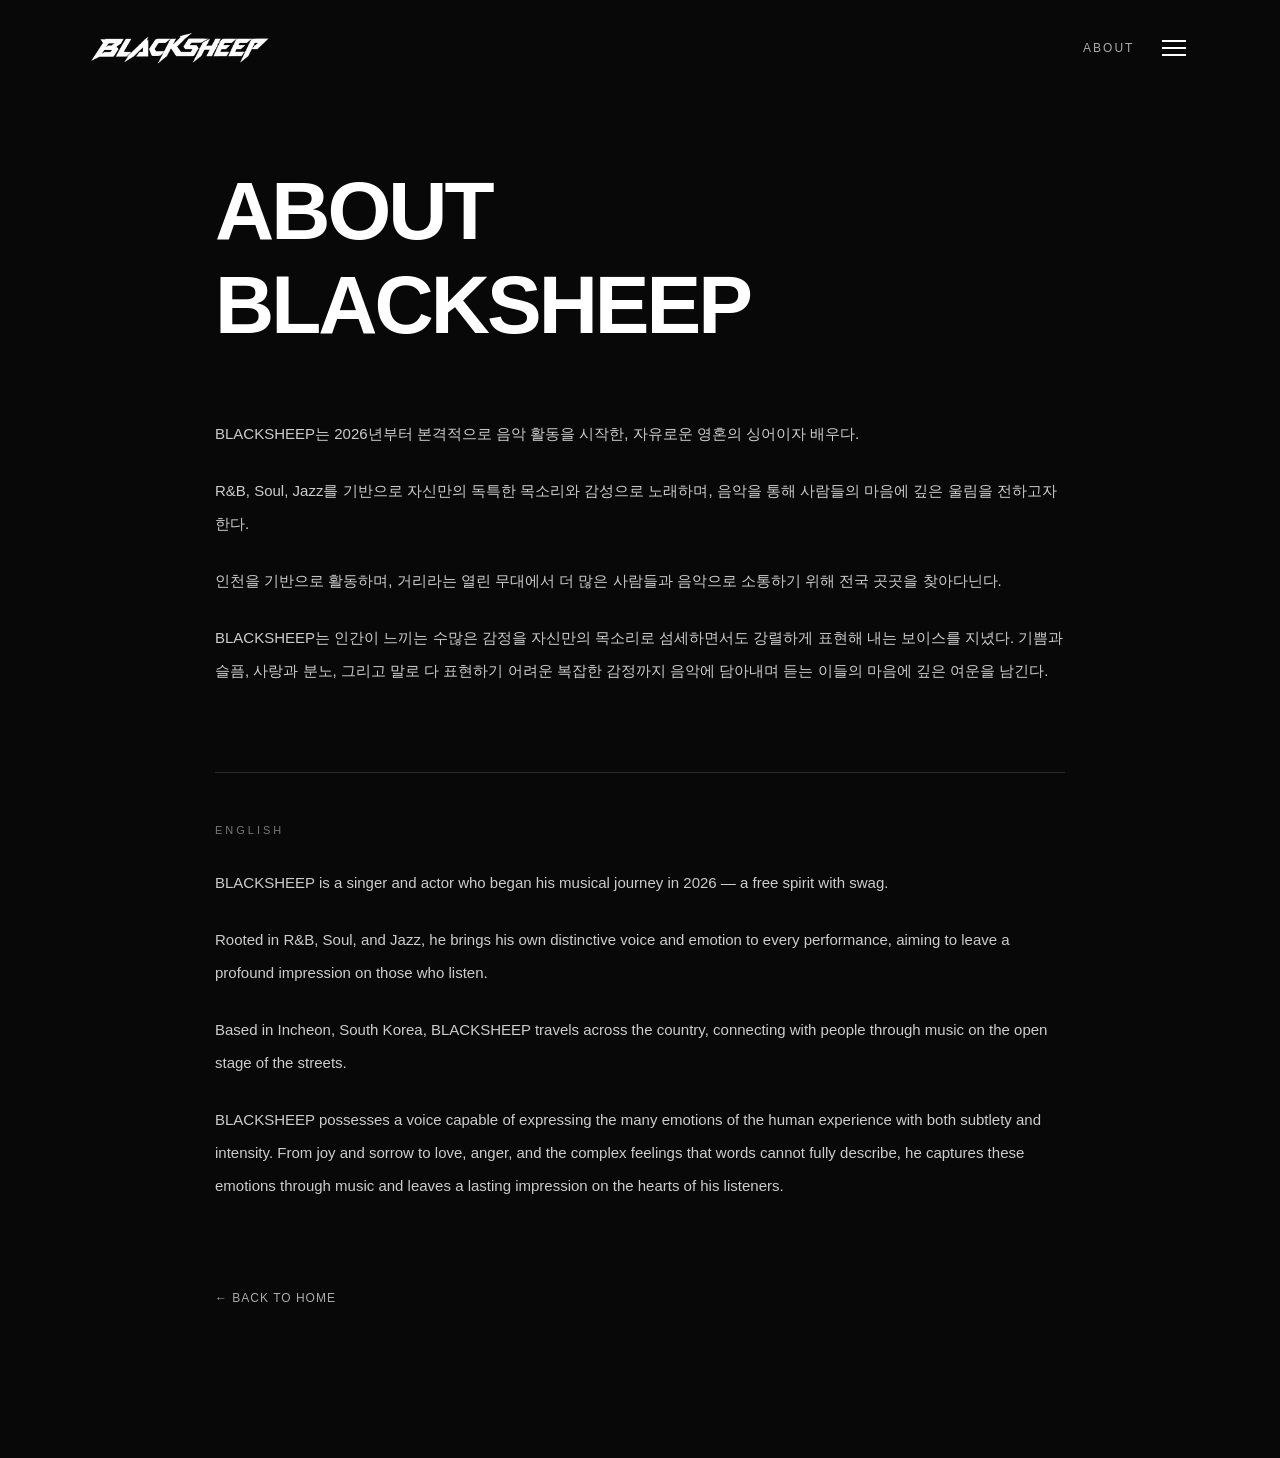
==== about.html @ e93e075f "Update about.html" ====
<!DOCTYPE html>
<html lang="ko">
<head>
  <meta charset="UTF-8">
  <meta name="viewport" content="width=device-width, initial-scale=1.0">
  <title>ABOUT — BLACKSHEEP</title>

  <style>
    * {
      box-sizing: border-box;
    }

    html {
      scroll-behavior: smooth;
    }

    body {
      margin: 0;
      min-height: 100vh;
      background: #080808;
      color: #fff;
      font-family: Arial, Helvetica, sans-serif;
      padding: 32px 7%;
    }

    header {
      display: flex;
      align-items: center;
      justify-content: space-between;
      position: relative;
    }

    .home-logo {
      display: block;
      line-height: 0;
    }

    .home-logo img {
      display: block;
      height: 32px;
      width: auto;
      max-width: 180px;
      object-fit: contain;
    }

    .page-title {
      margin-left: auto;
      margin-right: 28px;
      color: #aaa;
      font-size: 12px;
      letter-spacing: 2px;
    }

    .menu-toggle {
      width: 28px;
      height: 28px;
      padding: 4px 0;
      border: 0;
      background: transparent;
      display: flex;
      flex-direction: column;
      justify-content: center;
      gap: 5px;
      cursor: pointer;
    }

    .menu-toggle span {
      display: block;
      width: 24px;
      height: 2px;
      background: #fff;
    }

    .page-nav {
      display: none;
      position: absolute;
      top: 45px;
      right: 0;
      z-index: 10;
      min-width: 180px;
      padding: 22px;
      background: #111;
      border: 1px solid #333;
    }

    .page-nav.open {
      display: flex;
      flex-direction: column;
      gap: 22px;
    }

    .page-nav a {
      color: #aaa;
      font-size: 12px;
      letter-spacing: 2px;
      text-decoration: none;
    }

    .page-nav a:hover {
      color: #fff;
    }

    main {
      max-width: 850px;
      margin: 100px auto 120px;
    }

    h1 {
      margin: 0 0 65px;
      font-size: clamp(42px, 8vw, 82px);
      letter-spacing: -3px;
      font-weight: 700;
    }

    .language {
      color: #777;
      font-size: 11px;
      letter-spacing: 3px;
      margin-bottom: 30px;
    }

    .bio {
      font-size: 15px;
      line-height: 2.2;
      color: #ccc;
      word-break: keep-all;
      overflow-wrap: anywhere;
    }

    .bio p {
      margin: 0 0 24px;
    }

    .english {
      margin-top: 85px;
      padding-top: 45px;
      border-top: 1px solid #292929;
    }

    .back-home {
      display: inline-block;
      margin-top: 65px;
      color: #aaa;
      font-size: 12px;
      letter-spacing: 1px;
      text-decoration: none;
    }

    .back-home:hover {
      color: #fff;
    }

    @media (max-width: 600px) {
      body {
        padding: 25px 7%;
      }

      main {
        margin-top: 75px;
        margin-bottom: 80px;
      }

      h1 {
        margin-bottom: 45px;
        letter-spacing: -2px;
      }

      .bio {
        font-size: 14px;
        line-height: 2;
      }

      .english {
        margin-top: 65px;
        padding-top: 35px;
      }
    }
  </style>
</head>

<body>
  <header>
    <a class="home-logo" href="index.html" aria-label="Back to home">
      <img src="logo.png" alt="BLACKSHEEP">
    </a>

    <span class="page-title">ABOUT</span>

    <button class="menu-toggle" id="menuToggle"
            aria-label="Open navigation"
            aria-expanded="false">
      <span></span>
      <span></span>
      <span></span>
    </button>

    <nav class="page-nav" id="pageNav">
      <a href="index.html#home">HOME</a>
      <a href="index.html#about">ABOUT</a>
      <a href="index.html#busking">VIDEO</a>
      <a href="index.html#gallery">GALLERY</a>
      <a href="contact.html">CONTACT</a>
    </nav>
  </header>

  <main>
    <h1>ABOUT<br>BLACKSHEEP</h1>

    <section class="bio">
      <p>BLACKSHEEP는 2026년부터 본격적으로 음악 활동을 시작한, 자유로운 영혼의 싱어이자 배우다.</p>

      <p>R&amp;B, Soul, Jazz를 기반으로 자신만의 독특한 목소리와 감성으로 노래하며, 음악을 통해 사람들의 마음에 깊은 울림을 전하고자 한다.</p>

      <p>인천을 기반으로 활동하며, 거리라는 열린 무대에서 더 많은 사람들과 음악으로 소통하기 위해 전국 곳곳을 찾아다닌다.</p>

      <p>BLACKSHEEP는 인간이 느끼는 수많은 감정을 자신만의 목소리로 섬세하면서도 강렬하게 표현해 내는 보이스를 지녔다. 기쁨과 슬픔, 사랑과 분노, 그리고 말로 다 표현하기 어려운 복잡한 감정까지 음악에 담아내며 듣는 이들의 마음에 깊은 여운을 남긴다.</p>
    </section>

    <section class="bio english">
      <p class="language">ENGLISH</p>

      <p>BLACKSHEEP is a singer and actor who began his musical journey in 2026 — a free spirit with swag.</p>

      <p>Rooted in R&amp;B, Soul, and Jazz, he brings his own distinctive voice and emotion to every performance, aiming to leave a profound impression on those who listen.</p>

      <p>Based in Incheon, South Korea, BLACKSHEEP travels across the country, connecting with people through music on the open stage of the streets.</p>

      <p>BLACKSHEEP possesses a voice capable of expressing the many emotions of the human experience with both subtlety and intensity. From joy and sorrow to love, anger, and the complex feelings that words cannot fully describe, he captures these emotions through music and leaves a lasting impression on the hearts of his listeners.</p>
    </section>

    <a class="back-home" href="index.html">← BACK TO HOME</a>
  </main>

  <script>
    const menuToggle = document.getElementById('menuToggle');
    const pageNav = document.getElementById('pageNav');

    menuToggle.addEventListener('click', () => {
      const isOpen = pageNav.classList.toggle('open');
      menuToggle.setAttribute('aria-expanded', isOpen);
    });

    document.addEventListener('click', (event) => {
      if (!menuToggle.contains(event.target) &&
          !pageNav.contains(event.target)) {
        pageNav.classList.remove('open');
        menuToggle.setAttribute('aria-expanded', 'false');
      }
    });
  </script>
</body>
</html>
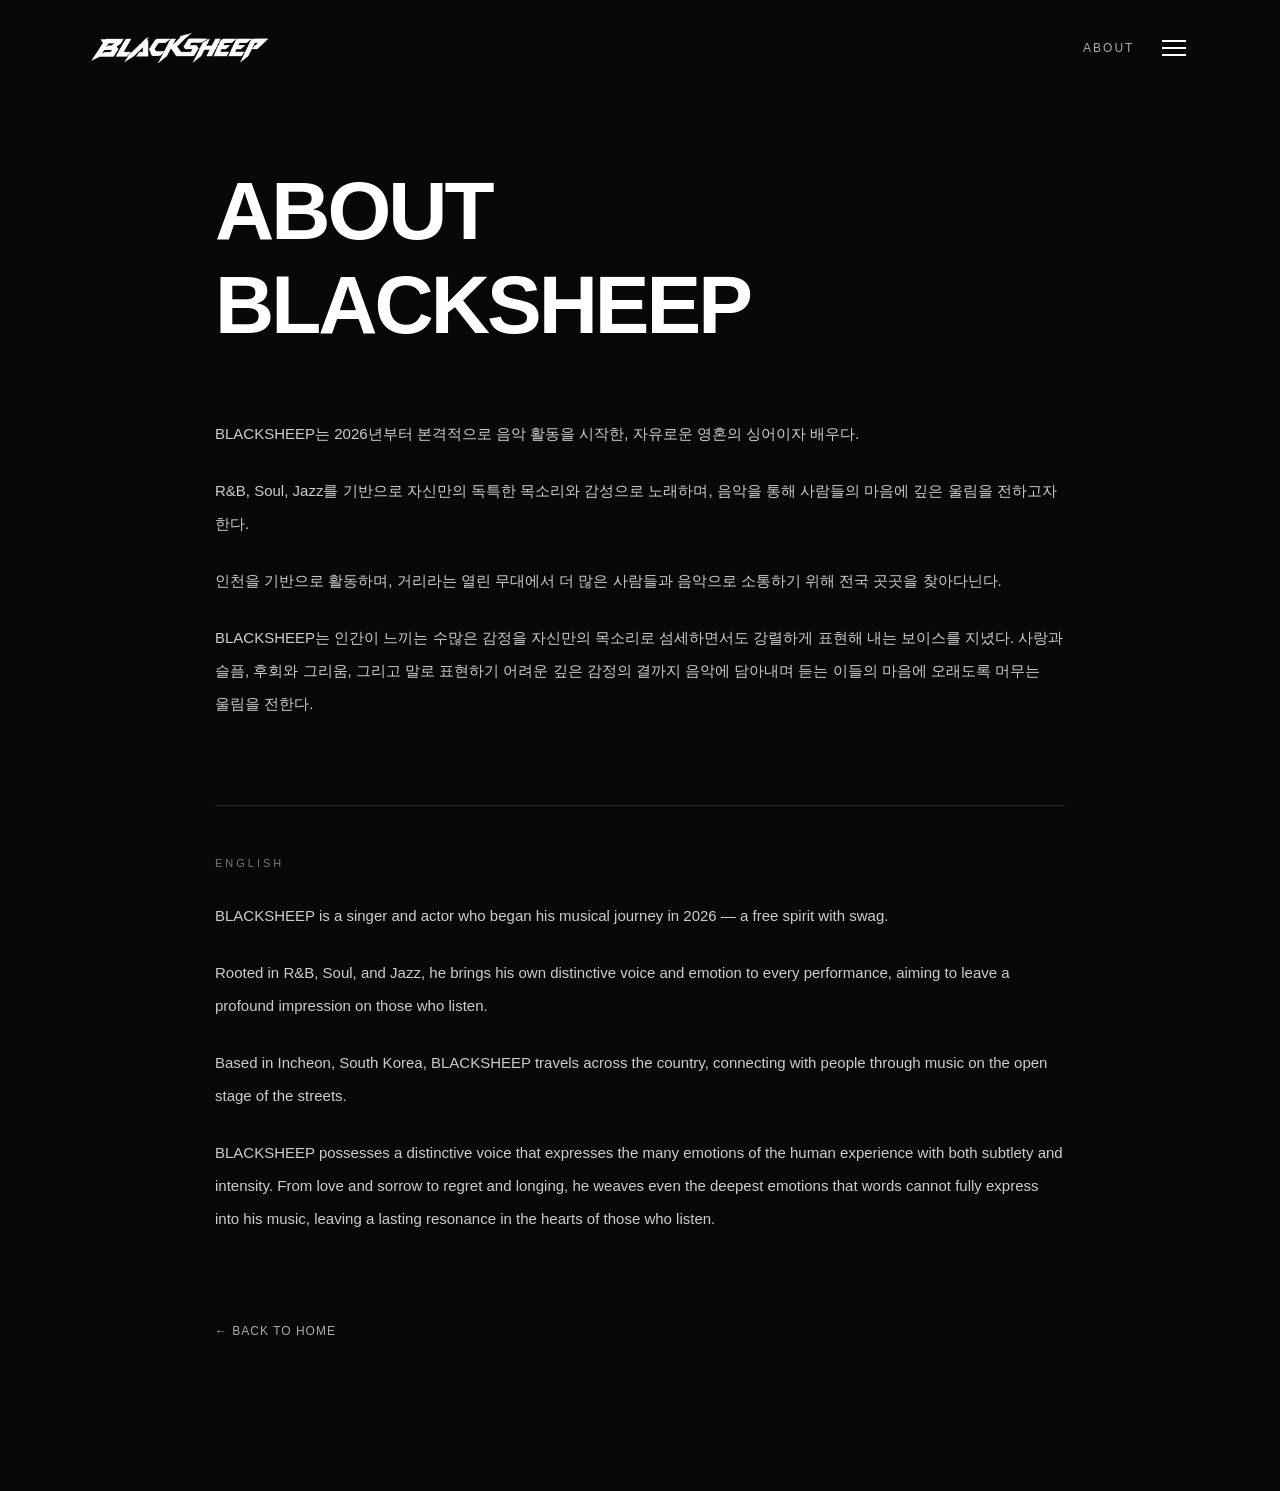
==== commit a5d2f5f5: "Update about.html" ====
--- a/about.html
+++ b/about.html
@@ -4,6 +4,10 @@
 <head>
   <meta charset="UTF-8">
   <meta name="viewport" content="width=device-width, initial-scale=1.0">
+  
+  <link rel="icon" type="image/png" href="/favicon.png">
+  <link rel="apple-touch-icon" href="/apple-touch-icon.png">
+
   <title>ABOUT — BLACKSHEEP</title>
 
   <style>
@@ -214,7 +218,7 @@
 
       <p>인천을 기반으로 활동하며, 거리라는 열린 무대에서 더 많은 사람들과 음악으로 소통하기 위해 전국 곳곳을 찾아다닌다.</p>
 
-      <p>BLACKSHEEP는 인간이 느끼는 수많은 감정을 자신만의 목소리로 섬세하면서도 강렬하게 표현해 내는 보이스를 지녔다. 기쁨과 슬픔, 사랑과 분노, 그리고 말로 다 표현하기 어려운 복잡한 감정까지 음악에 담아내며 듣는 이들의 마음에 깊은 여운을 남긴다.</p>
+      <p>BLACKSHEEP는 인간이 느끼는 수많은 감정을 자신만의 목소리로 섬세하면서도 강렬하게 표현해 내는 보이스를 지녔다. 사랑과 슬픔, 후회와 그리움, 그리고 말로 표현하기 어려운 깊은 감정의 결까지 음악에 담아내며 듣는 이들의 마음에 오래도록 머무는 울림을 전한다.</p>
     </section>
 
     <section class="bio english">
@@ -226,7 +230,7 @@
 
       <p>Based in Incheon, South Korea, BLACKSHEEP travels across the country, connecting with people through music on the open stage of the streets.</p>
 
-      <p>BLACKSHEEP possesses a voice capable of expressing the many emotions of the human experience with both subtlety and intensity. From joy and sorrow to love, anger, and the complex feelings that words cannot fully describe, he captures these emotions through music and leaves a lasting impression on the hearts of his listeners.</p>
+      <p>BLACKSHEEP possesses a distinctive voice that expresses the many emotions of the human experience with both subtlety and intensity. From love and sorrow to regret and longing, he weaves even the deepest emotions that words cannot fully express into his music, leaving a lasting resonance in the hearts of those who listen.</p>
     </section>
 
     <a class="back-home" href="index.html">← BACK TO HOME</a>
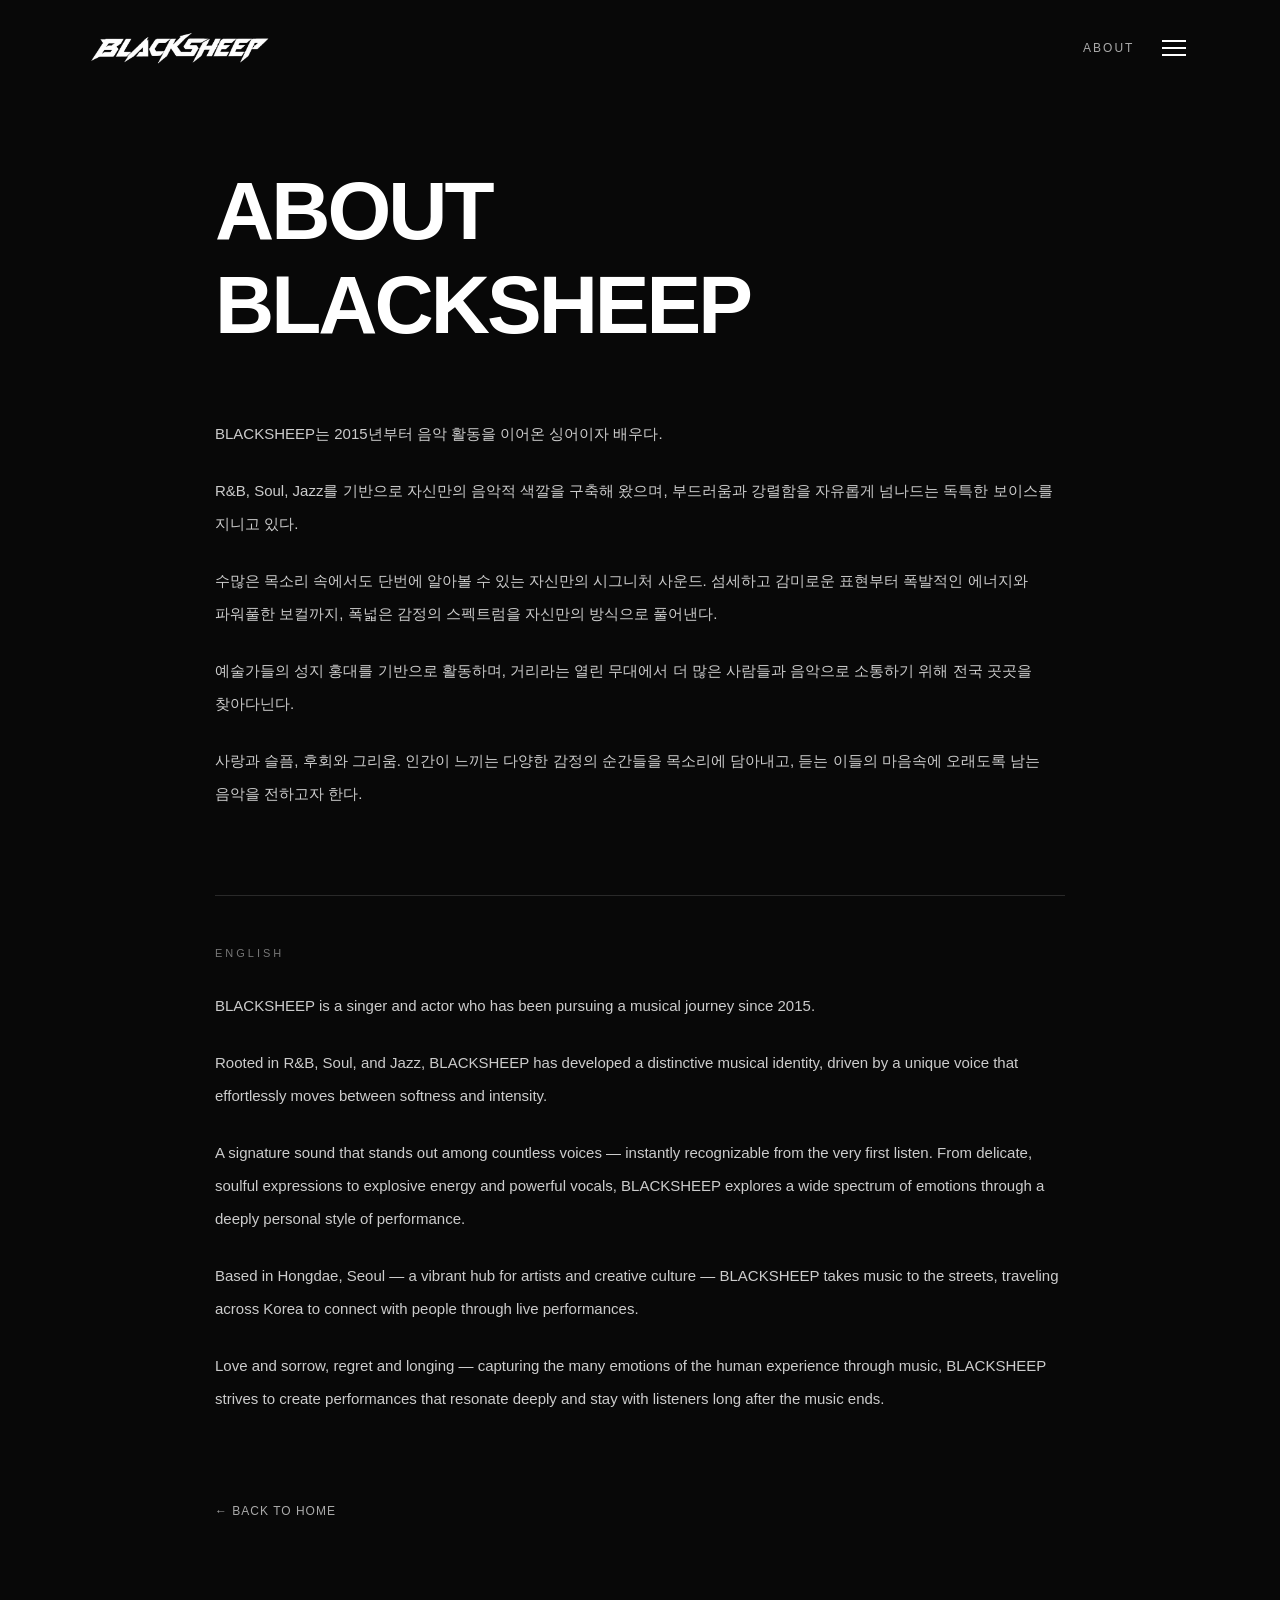
==== commit 64c41181: "Update about.html" ====
--- a/about.html
+++ b/about.html
@@ -2,6 +2,16 @@
 <!DOCTYPE html>
 <html lang="ko">
 <head>
+  
+  <!-- Google tag (gtag.js) -->
+  <script async src="https://www.googletagmanager.com/gtag/js?id=G-QS2L07G2ML"></script>
+  <script>
+    window.dataLayer = window.dataLayer || [];
+    function gtag(){dataLayer.push(arguments);}
+    gtag('js', new Date());
+    gtag('config', 'G-QS2L07G2ML');
+  </script>
+
   <meta charset="UTF-8">
   <meta name="viewport" content="width=device-width, initial-scale=1.0">
   
@@ -208,33 +218,39 @@
     </nav>
   </header>
 
-  <main>
-    <h1>ABOUT<br>BLACKSHEEP</h1>
-
-    <section class="bio">
-      <p>BLACKSHEEP는 2026년부터 본격적으로 음악 활동을 시작한, 자유로운 영혼의 싱어이자 배우다.</p>
-
-      <p>R&amp;B, Soul, Jazz를 기반으로 자신만의 독특한 목소리와 감성으로 노래하며, 음악을 통해 사람들의 마음에 깊은 울림을 전하고자 한다.</p>
-
-      <p>인천을 기반으로 활동하며, 거리라는 열린 무대에서 더 많은 사람들과 음악으로 소통하기 위해 전국 곳곳을 찾아다닌다.</p>
-
-      <p>BLACKSHEEP는 인간이 느끼는 수많은 감정을 자신만의 목소리로 섬세하면서도 강렬하게 표현해 내는 보이스를 지녔다. 사랑과 슬픔, 후회와 그리움, 그리고 말로 표현하기 어려운 깊은 감정의 결까지 음악에 담아내며 듣는 이들의 마음에 오래도록 머무는 울림을 전한다.</p>
-    </section>
-
-    <section class="bio english">
-      <p class="language">ENGLISH</p>
-
-      <p>BLACKSHEEP is a singer and actor who began his musical journey in 2026 — a free spirit with swag.</p>
-
-      <p>Rooted in R&amp;B, Soul, and Jazz, he brings his own distinctive voice and emotion to every performance, aiming to leave a profound impression on those who listen.</p>
-
-      <p>Based in Incheon, South Korea, BLACKSHEEP travels across the country, connecting with people through music on the open stage of the streets.</p>
-
-      <p>BLACKSHEEP possesses a distinctive voice that expresses the many emotions of the human experience with both subtlety and intensity. From love and sorrow to regret and longing, he weaves even the deepest emotions that words cannot fully express into his music, leaving a lasting resonance in the hearts of those who listen.</p>
-    </section>
-
-    <a class="back-home" href="index.html">← BACK TO HOME</a>
-  </main>
+ 
+<main>
+  <h1>ABOUT<br>BLACKSHEEP</h1>
+
+  <section class="bio">
+    <p>BLACKSHEEP는 2015년부터 음악 활동을 이어온 싱어이자 배우다.</p>
+
+    <p>R&amp;B, Soul, Jazz를 기반으로 자신만의 음악적 색깔을 구축해 왔으며, 부드러움과 강렬함을 자유롭게 넘나드는 독특한 보이스를 지니고 있다.</p>
+
+    <p>수많은 목소리 속에서도 단번에 알아볼 수 있는 자신만의 시그니처 사운드. 섬세하고 감미로운 표현부터 폭발적인 에너지와 파워풀한 보컬까지, 폭넓은 감정의 스펙트럼을 자신만의 방식으로 풀어낸다.</p>
+
+    <p>예술가들의 성지 홍대를 기반으로 활동하며, 거리라는 열린 무대에서 더 많은 사람들과 음악으로 소통하기 위해 전국 곳곳을 찾아다닌다.</p>
+
+    <p>사랑과 슬픔, 후회와 그리움. 인간이 느끼는 다양한 감정의 순간들을 목소리에 담아내고, 듣는 이들의 마음속에 오래도록 남는 음악을 전하고자 한다.</p>
+  </section>
+
+  <section class="bio english">
+    <p class="language">ENGLISH</p>
+
+    <p>BLACKSHEEP is a singer and actor who has been pursuing a musical journey since 2015.</p>
+
+    <p>Rooted in R&amp;B, Soul, and Jazz, BLACKSHEEP has developed a distinctive musical identity, driven by a unique voice that effortlessly moves between softness and intensity.</p>
+
+    <p>A signature sound that stands out among countless voices — instantly recognizable from the very first listen. From delicate, soulful expressions to explosive energy and powerful vocals, BLACKSHEEP explores a wide spectrum of emotions through a deeply personal style of performance.</p>
+
+    <p>Based in Hongdae, Seoul — a vibrant hub for artists and creative culture — BLACKSHEEP takes music to the streets, traveling across Korea to connect with people through live performances.</p>
+
+    <p>Love and sorrow, regret and longing — capturing the many emotions of the human experience through music, BLACKSHEEP strives to create performances that resonate deeply and stay with listeners long after the music ends.</p>
+  </section>
+
+  <a class="back-home" href="index.html">← BACK TO HOME</a>
+</main>
+
 
   <script>
     const menuToggle = document.getElementById('menuToggle');
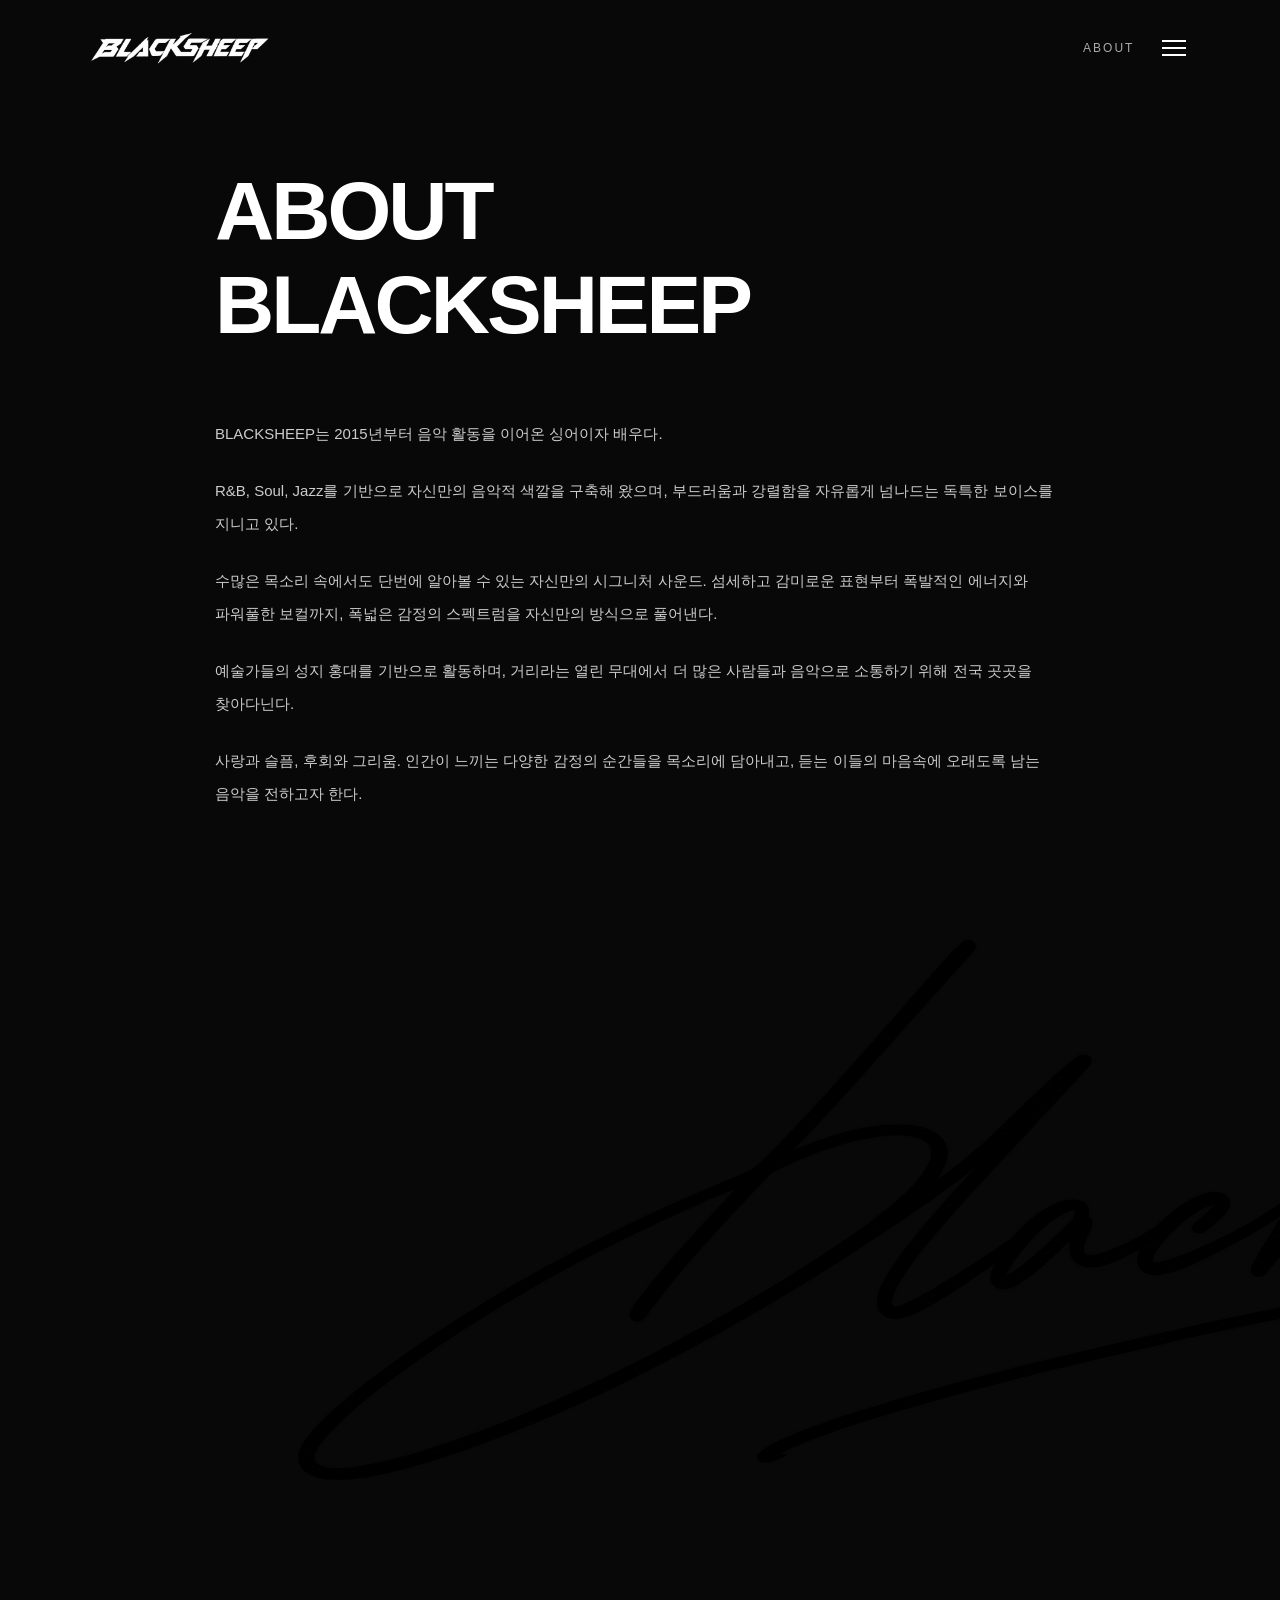
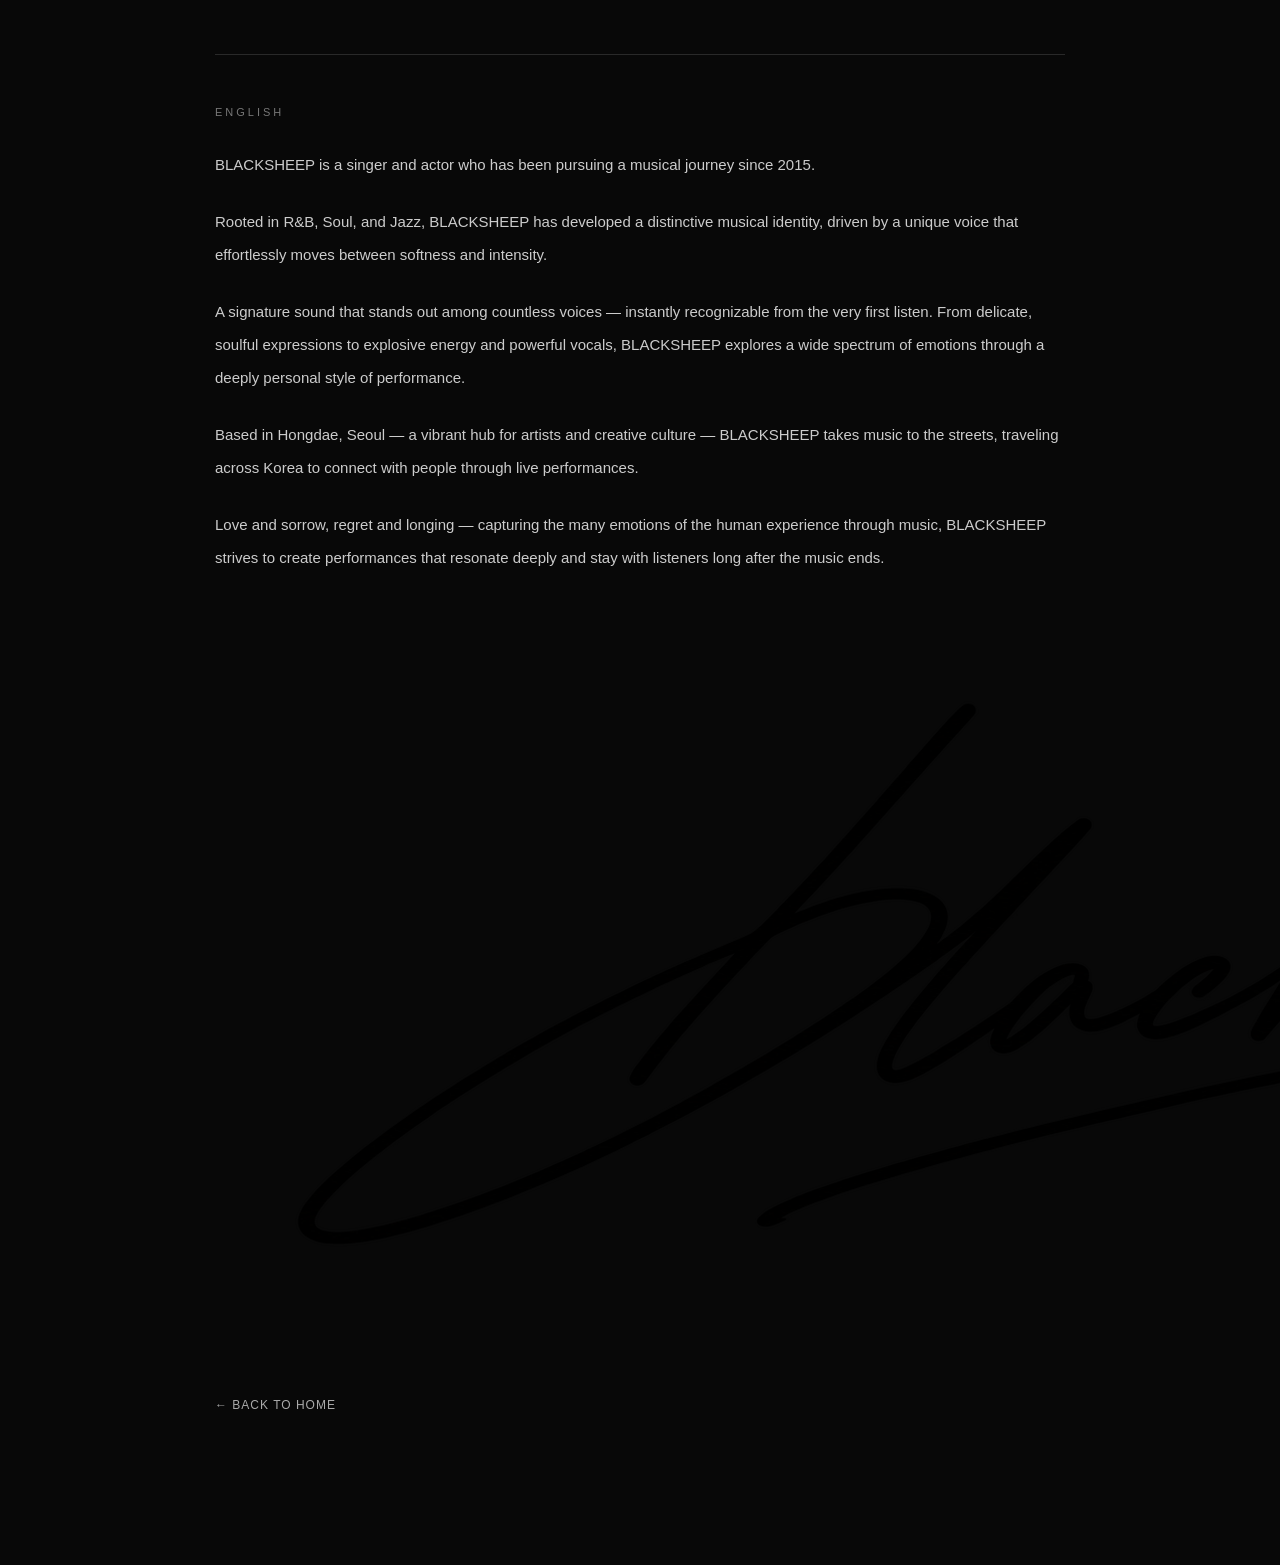
==== commit 4b23e6e1: "Update about.html" ====
--- a/about.html
+++ b/about.html
@@ -232,7 +232,10 @@
     <p>예술가들의 성지 홍대를 기반으로 활동하며, 거리라는 열린 무대에서 더 많은 사람들과 음악으로 소통하기 위해 전국 곳곳을 찾아다닌다.</p>
 
     <p>사랑과 슬픔, 후회와 그리움. 인간이 느끼는 다양한 감정의 순간들을 목소리에 담아내고, 듣는 이들의 마음속에 오래도록 남는 음악을 전하고자 한다.</p>
+
+    <img src="blacksheep_signature.png" alt="BLACKSHEEP Signature" class="signature">
   </section>
+
 
   <section class="bio english">
     <p class="language">ENGLISH</p>
@@ -246,6 +249,8 @@
     <p>Based in Hongdae, Seoul — a vibrant hub for artists and creative culture — BLACKSHEEP takes music to the streets, traveling across Korea to connect with people through live performances.</p>
 
     <p>Love and sorrow, regret and longing — capturing the many emotions of the human experience through music, BLACKSHEEP strives to create performances that resonate deeply and stay with listeners long after the music ends.</p>
+    
+    <img src="blacksheep_signature.png" alt="BLACKSHEEP Signature" class="signature">
   </section>
 
   <a class="back-home" href="index.html">← BACK TO HOME</a>
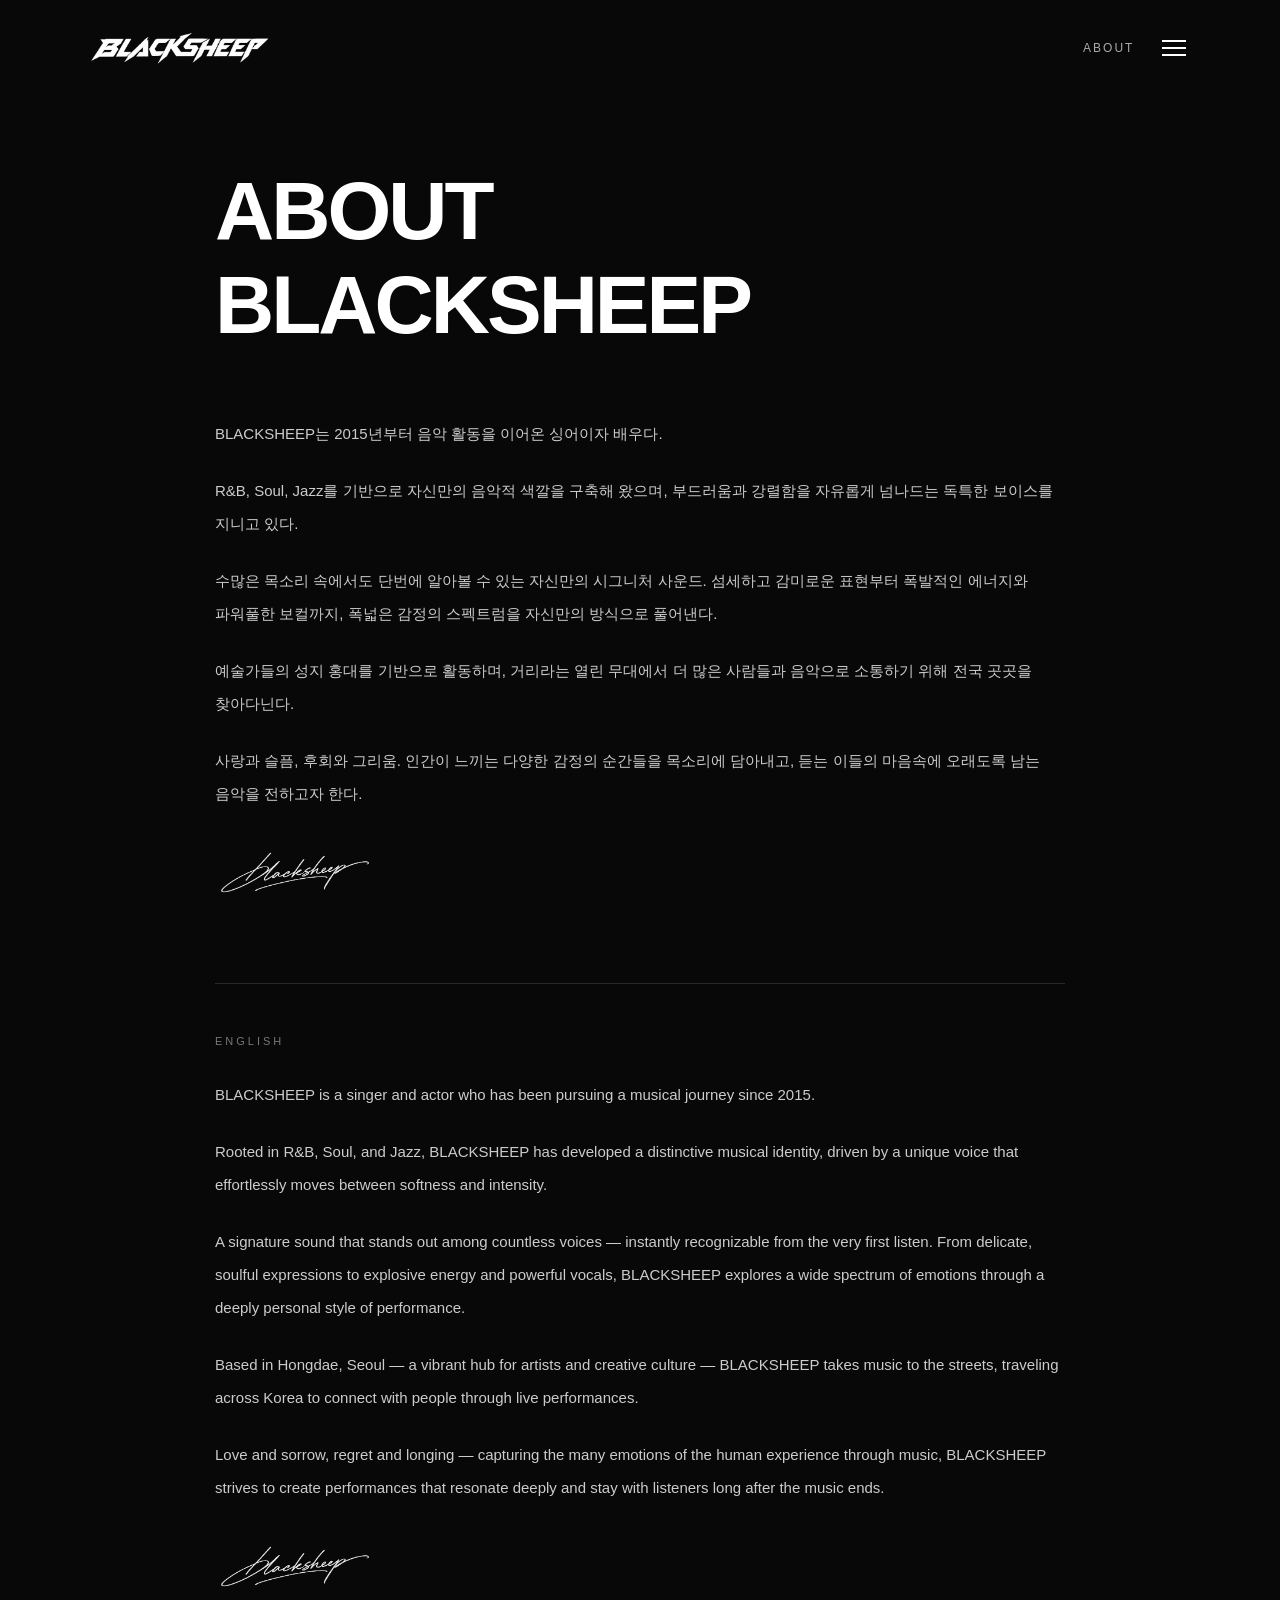
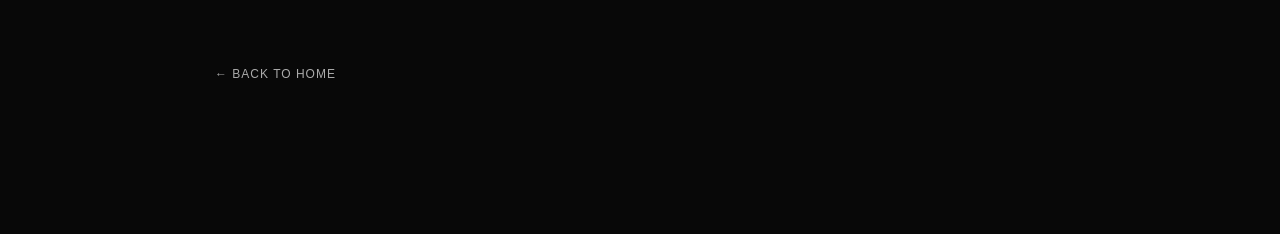
==== commit 0b402a38: "Update about.html" ====
--- a/about.html
+++ b/about.html
@@ -151,7 +151,17 @@
       padding-top: 45px;
       border-top: 1px solid #292929;
     }
-
+    
+    .signature {
+      display: block;
+      width: 160px;
+      height: auto;
+      margin-top: 35px;
+      margin-bottom: 10px;
+      opacity: 0.9;
+      filter: brightness(0) invert(1);
+    }
+    
     .back-home {
       display: inline-block;
       margin-top: 65px;
